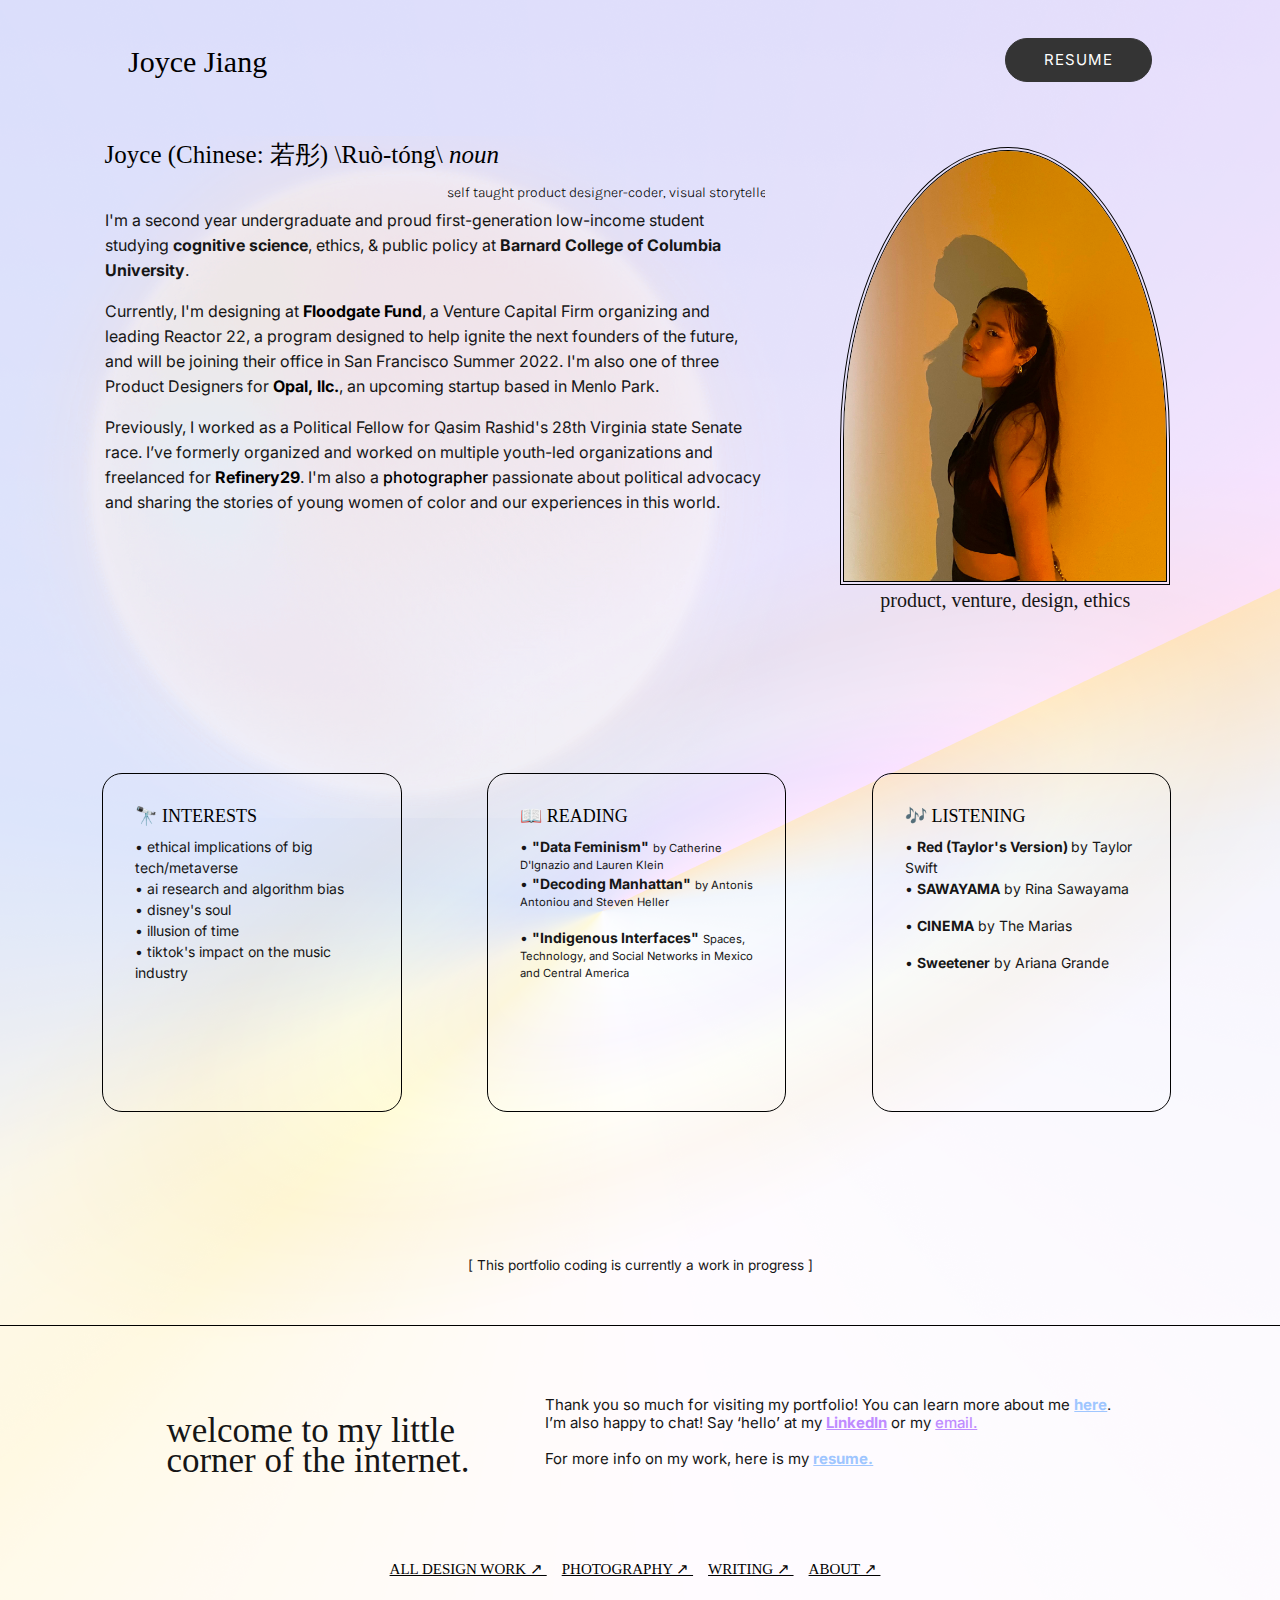
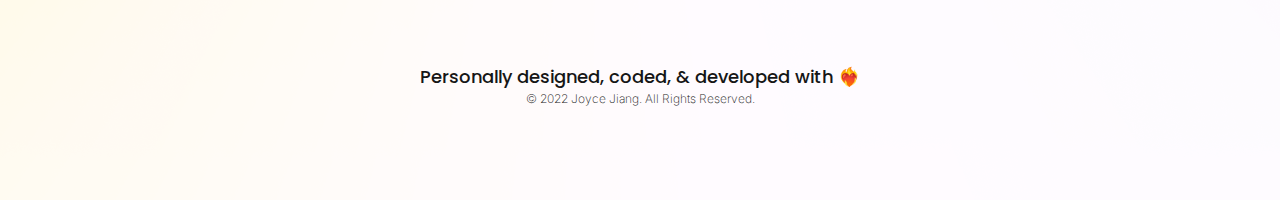
==== about.html @ 15d6750a "about page ios ver." ====
<!DOCTYLE html>
<html lang="en">
	<head>
		<!-- bootstrap -->
    	<link rel="stylesheet" href="https://stackpath.bootstrapcdn.com/bootstrap/4.3.1/css/bootstrap.min.css" integrity="sha384-ggOyR0iXCbMQv3Xipma34MD+dH/1fQ784/j6cY/iJTQUOhcWr7x9JvoRxT2MZw1T" crossorigin="anonymous">

    	<meta charset="UTF-8">
    	<meta name="description" content="Portfolio">
    	<meta name="keywords" content="HTML, CSS, JavaScript">
    	<meta name="author" content="Joyce Jiang, student at Barnard College">

    	<title>About Me | Joyce Jiang </title>

    	<link rel="shortcut icon" href="https://cdn-icons.flaticon.com/png/512/5846/premium/5846843.png?token=exp=1640408898~hmac=1f3a5d93629b63136ffb4ae230646868">

    	<link rel="stylesheet" type="text/css" href="./css/style.css">
    	<link rel="stylesheet" type="text/css" href="./css/about.css">
    	<script src="https://ajax.googleapis.com/ajax/libs/jquery/2.1.3/jquery.min.js"></script>
    	<script type="text/javascript" src="./js/about.js"> </script>

    	<meta name="viewport" content="width=device-width, initial-scale=1, shrink-to-fit=no"> <!-- responsive design -->

    	 <!-- fonts -->
	    <link rel="preconnect" href="https://fonts.gstatic.com">
	    <link href="https://fonts.googleapis.com/css2?family=Inter:wght@300;400;500;600&display=swap" rel="stylesheet">
	    <link href="https://fonts.googleapis.com/css2?family=Bellefair&display=swap" rel="stylesheet">
	    <link href="https://fonts.googleapis.com/css2?family=Poppins:wght@500;600&display=swap" rel="stylesheet">
	    <link rel="preconnect" href="https://fonts.gstatic.com" crossorigin>
	    <link href="https://fonts.googleapis.com/css2?family=Space+Mono:ital,wght@0,400;0,700;1,400;1,700&display=swap" rel="stylesheet">
	    <link href="https://fonts.googleapis.com/css2?family=Karla:wght@400;500;600&family=Space+Mono:ital,wght@0,400;0,700;1,400;1,700&display=swap" rel="stylesheet">
	    <link rel="preconnect" href="https://fonts.gstatic.com" crossorigin>
	  	<link href="https://fonts.googleapis.com/css2?family=Libre+Caslon+Display&display=swap" rel="stylesheet">

    </head>

    <body>

    	<!-- header -->
    	<nav> <div id="header">
    		<span class="logo"><a href="/">Joyce Jiang</a></span>

    		<li><button class="resume_btn"><a href="https://drive.google.com/file/d/1JXN2VnirjGYLSc2lFNW6RbAVI03nHZUC/view?usp=sharing" target="_blank">RESUME</a></button></li>
    	</div> </nav>

    	<div id="aboutrow">
    		<div class="aboutmecontent">
    			<h2>Joyce (Chinese: 若彤) \Ruò-tóng\ <i>noun</i></h2><p></p>

    			<div class="marquee">
    				<div class="inner"><h2>self taught product designer-coder, visual storyteller, multi-hyphenate enthusiast, & a soul pieced together from the fuzhou mountain seas, new mexican sunsets, virginian forests, and currently, the big apple 🍎 🏙️ </h2></div>
    			</div>

    			<script>//for some reason not registering on about.js; fix later -->
         (function($) {
        $.fn.textWidth = function(){
             var calc = '<span style="display:none">' + $(this).text() + '</span>';
             $('body').append(calc);
             var width = $('body').find('span:last').width();
             $('body').find('span:last').remove();
            return width;
        };

        $.fn.marquee = function(args) {
            var that = $(this);
            var textWidth = that.textWidth(),
                offset = that.width(),
                width = offset,
                css = {
                    'text-indent' : that.css('text-indent'),
                    'overflow' : that.css('overflow'),
                    'white-space' : that.css('white-space')
                },
                marqueeCss = {
                    'text-indent' : width,
                    'overflow' : 'hidden',
                    'white-space' : 'nowrap'
                },
                args = $.extend(true, { count: -1, speed: 1e1, leftToRight: false }, args),
                i = 0,
                stop = textWidth*-1,
                dfd = $.Deferred();

            function go() {
                if(!that.length) return dfd.reject();
                if(width == stop) {
                    i++;
                    if(i == args.count) {
                        that.css(css);
                        return dfd.resolve();
                    }
                    if(args.leftToRight) {
                        width = textWidth*-1;
                    } else {
                        width = offset;
                    }
                }
                that.css('text-indent', width + 'px');
                if(args.leftToRight) {
                    width++;
                } else {
                    width--;
                }
                setTimeout(go, args.speed);
            };
            if(args.leftToRight) {
                width = textWidth*-1;
                width++;
                stop = offset;
            } else {
                width--;            
            }
            that.css(marqueeCss);
            go();
            return dfd.promise();
        };
    })(jQuery);
    $('h2').marquee({ count: 2 });
    $('h4').marquee({ leftToRight: true });</script>

    		<p>I'm a <mark>second year undergraduate</mark> and proud <mark>first-generation low-income</mark> student studying <b>cognitive science</b>, ethics, & public policy at <b>Barnard College of Columbia University</b>. <br> </p>

    		<p>Currently, I'm designing at <a style="color: black; text-decoration: none;" href="https://www.floodgate.com/"><mark><b>Floodgate Fund</b></mark></a>, a Venture Capital Firm organizing and leading Reactor 22, a program designed to help ignite the next founders of the future, and will be joining their office in San Francisco Summer 2022. I'm also one of three Product Designers for <a style="color: black; text-decoration: none;" href="https://www.linkedin.com/company/opal-la/mycompany/"><b><mark>Opal, llc.</mark></b></a>, an upcoming startup based in Menlo Park. <br></p>

    		<p>Previously, I worked as a <mark>Political Fellow</mark> for Qasim Rashid's 28th Virginia state Senate race. I’ve formerly organized and worked on multiple youth-led organizations and freelanced for <a style="color: black; text-decoration: none;" href="https://www.refinery29.csom/en-us/2020/04/9695705/coronavirus-racism-chinese-american-high-school-student-experience"><mark><b>Refinery29</b></mark></a>. I'm also a <a style="color:black; text-decoration: none;" href="https://www.notion.so/Photography-Portfolio-e105809b7dbf46ec9c722bb00ac4fc60"> <mark>photographer</mark></a> passionate about political advocacy and sharing the stories of young women of color and our experiences in this world. <br></p>

    	</div> <!-- end about me content -->

    	<div class="aboutmepic"><center><img src="./images/JoyceJiang.jpg" width="100%">product, venture, design, ethics</center>
    	</div>
    </div><!-- maybe? -->

    <div id="boxesrow">

	    <div class="column-left">
	    	<h5><mark>🔭 INTERESTS</mark></h5>
	    	• ethical implications of big tech/metaverse <br>
		    • ai research and algorithm bias <br>
		    • disney's soul <br>
		    • illusion of time <br>
		    • tiktok's impact on the music industry <br>
		</div>

		<div class="column-center">
			<h5><mark>📖 READING </mark></h5>
			• <b> "Data Feminism"</b> <small> by Catherine D'Ignazio and Lauren Klein </small> <p>
		    • <b> "Decoding Manhattan"</b> <small> by Antonis Antoniou and Steven Heller </small> <p>
		    • <b> "Indigenous Interfaces"</b> <small> Spaces, Technology, and Social Networks in Mexico and Central America </small>
		</div>

		<div class="column-right">
			<h5><mark>🎶 LISTENING</mark></h5>

			 • <b>Red (Taylor's Version) </b> by Taylor Swift <p>
		     • <b>SAWAYAMA</b> by Rina Sawayama <p>
		     • <b>CINEMA</b> by The Marias <p>
		     • <b>Sweetener</b> by Ariana Grande
		</div>

	</div>

	<p></p><p><p><p></p></p></p><br>

<p><center><small>[ This portfolio coding is currently a work in progress ]</small></center></p>

</body>

<footer>

	<div id="footer_outer">

	  <div class="footer_left"><span class="footerwelcome">welcome to my little <br>corner of the<span class="hoverline"> internet.</span></span></div>

	  <div class="footer_about">

	    Thank you so much for visiting my portfolio! You can learn more about me <a style="color:#9FC6FF;" href="./aboutme.html"><strong>here</strong></a>. I’m also happy to chat! Say ‘hello’ at my <a style="color:#99FC6FF;" href="https://www.linkedin.com/in/joyce--jiang/"><b>LinkedIn</b></a> or my <a href="mailto:jj3115@columbia.edu">email.</a>

	    <p><br>For more info on my work, here is my <a style ="color: #9FC6FF;" href="https://drive.google.com/file/d/1JXN2VnirjGYLSc2lFNW6RbAVI03nHZUC/view?usp=sharing" target="_blank" ><strong>resume.</strong></a></p>

  	</div>

  	<div id="links">
  		<center>
	      <a href="https://www.notion.so/Design-Portfolio-a91e1d477b0a4b939ae954a51578eff0" target="_blank"><span class="hoverline">ALL DESIGN WORK ↗ </span></a>  &nbsp;&nbsp;

	      <a href="https://www.notion.so/Photography-Portfolio-e105809b7dbf46ec9c722bb00ac4fc60" target="_blank"><span class="hoverline">PHOTOGRAPHY ↗ </span></a> &nbsp;&nbsp;

	      <a href="./writing.html" target="_blank"><span class="hoverline"> WRITING ↗ </span></a> &nbsp;&nbsp;

	      <a href="./aboutme.html" target="_blank"><span class="hoverline"> ABOUT ↗ </span></a>&nbsp;&nbsp;

 		</center>
	</div>

	<div id="creds">
	    <center>
	    <h3>Personally designed, coded, & developed with ❤️‍🔥</h3>
	    <p style="font-size:12px; font-weight:200;">© 2022 Joyce Jiang. All Rights Reserved.</p>
		</center>
  	</div>

</div>
</footer>

</html>
---- css/style.css ----
::-webkit-scrollbar-thumb:vertical {
  background-color:#eee;
  -moz-border-radius:10px;
  -webkit-border-radius:10px;
}

::-webkit-scrollbar {
  width:7px;
  height:5px;
  background-image:linear-gradient(120deg, #FFE2B7 0%, #FCDFFF 100%);;
}

@font-face {
  font-family: "Ogg";
  src: url(./fonts/Ogg.ttf) format("truetype");
}

body {
  background-image: url(../images/background.png);
  background-position: center top;
  background-repeat: no-repeat;
  background-width: 100% auto;
  background-color: #FFFBFF;
  /*margin: auto;
  width: 80%;
  max-width: 1125px;
  min-width: 300px;*/
  color: #161616;
  text-align: left;
  font-family: 'Inter', sans-serif;
  font-size: 17px;
  cursor: url(http://i.imgur.com/2qleX.jpg), auto;
}

a{
  font-weight: 500;
  text-decoration: underline;
  color: #BF8CFF;
  cursor: url(http://i.imgur.com/2qleX.jpg), auto;
  transition:800ms ease all;
}

a:hover{
  color:  #9FC6FF;
  cursor: url(http://i.imgur.com/IepP2.jpg), auto;
  transition:800ms ease all;
}

#header {
  width:100%; 
  display: flex;
  justify-content: space-between;
  padding: 3% 10% 3% 10%;
}

.logo a{
  padding-top: 2%;
  font-family: "Ogg";
  color: black;
  font-size: 30px;
  font-weight: 400;
  text-decoration: none;
}

h1{
  font-family: 'Ogg';
  color: black;
  font-size: 30px;
  font-weight: 400;
  line-height: 15px;
  cursor: url(http://i.imgur.com/2qleX.jpg), auto;
}

h2{
  font-family: "Ogg";
  color: black;
  font-size: 25px;
  font-weight: 400;
  display:inline;
  line-height: 15px;
}

h3{
  font-family: 'Poppins', sans-serif;
  font-size: 18px;
}

h4{
  font-family: 'Ogg';
  color: black;
  font-size: 30px;
  font-weight: 500;
  font-style: italic;
}

h5{
  font-family: 'Ogg';
  color: black;
  font-size: 18px;
  font-weight: 400;
}

.hoverline {
  background-image: linear-gradient(120deg, #FFE2B7 0%, #FCDFFF 100%);
  background-repeat: no-repeat;
  background-size: 100% 0px;
  background-position: 0 57%;
  left: -2.5px;
  transition: background-size 0.25s ease-in;
}

.hoverline:hover {
  background-size: 100% 15px;
  background-position: 0 57%;
}

mark {
  --color1: #E9F4E8;
  --color2: #9FC6FF;
  --bg-height: 20%;
  all: unset;
  background-image: linear-gradient(var(--color1), var(--color2));
  background-position: 0 100%;
  background-repeat: no-repeat;
  background-size: 0 var(--bg-height);
  animation: highlight 800ms 1 ease-out;
  animation-fill-mode: forwards;
  animation-play-state: paused;
}

@keyframes highlight {
  to {
    background-size: 100% var(--bg-height);
  }
}

nav{
  background: transparent;
  width: 100%;
  text-align:center;
}

nav li{
    display:inline-block;
}

nav li a{
    color: #343434;
    text-decoration: none;
    font-size: 18px;
    font-family: 'Inter', sans-serif;
    font-weight: 400;
    letter-spacing: 1px;
    transition: 1s;
    background-image: linear-gradient(120deg, #9FC6FF 0%, #E9F4E8 100%);
    background-repeat: no-repeat;
    background-size: 100% 0px;
    background-position: 0 90%;
    transition: background-size 1s ease-in;
}

nav li a:hover{
  transition: 1s;
  background-size: 100% 5px;
  background-position: 0 57%;
}

.resume_btn{
  font-family: 'Inter', sans-serif;
  font-weight: 400;
  letter-spacing: 1px;
  border-radius: 25px;
  border: 1px solid #343434;
  background: #343434;
  width: 147px;
  height: 44px;
  transition:800ms ease all;
}


.resume_btn a{
  color: #fff;
  font-size: 15px;
  text-decoration: none;
  transition:800ms ease all;
}

.resume_btn:hover{
  border: 1px solid #343434;
  background: transparent;
  color:#343434;
  transition:800ms ease all;
}

.resume_btn a:hover{
  color:#343434;
  text-decoration: none;
  transition:800ms ease all;
}

.btn{
  left:0px;
  font-family: 'Inter', sans-serif;
  font-weight: 400;
  letter-spacing: 1px;
  border-radius: 25px;
  border: 1px solid #343434;
  background: #343434;
  position:relative;
  width: 147px;
  height: 44px;
  transition:800ms ease all;
}

.btn a{
  color: #fff;
  font-size: 15px;
  text-decoration: none;
  transition:800ms ease all;
}

.btn:hover{
  border: 1px solid #343434;
  background: transparent;
  color:#343434;
  transition:800ms ease all;
}

.btn a:hover{
  color:#343434;
  text-decoration: none;
  transition:800ms ease all;
}

#bioNlinks {
  width: 100%;
  padding: 2% 12% 0% 14%;
  align-items: center;
  display: inline-flex;
  /*margin: auto;
  justify-content: space-around;
  */
}

.bioBox {
  width: 60%;
  line-height:24px;
  height: auto;
  flex-grow: 1;
}

.linkBox {
  width: 25%;
  height: 100px;
  text-align: left;
  margin-top:-18%;
  padding-left: 5%;
}

.links{
  font-family: "Ogg";
  color: black;
  font-size: 14px;
  font-weight: 400;
  display:block;
  text-align:left;
}

.links a{
  color: black;
}


#row {
  flex-direction: row;
}

hr{
  display: inline-grid;
  height: 1px;
  border: 0;
  border-top: 1px solid black;
  margin: 1em 0;
  width:30%;
  padding: 2px;
}

#featured {
  padding: 0% 13% 0% 10%;
}

.project {
  display: -webkit-box;
  display: -webkit-flex;
  display: -ms-flexbox;
  display: flex;
  width: 000px;
  height: 470px;
  max-width: 100%;
  min-width: 100%;
  margin-right: 0px;
  margin-bottom: 0px;
  margin-left: 0px;
  -webkit-box-orient: vertical;
  -webkit-box-direction: normal;
  -webkit-flex-direction: column;
  -ms-flex-direction: column;
  flex-direction: column;
  -webkit-box-pack: center;
  -webkit-justify-content: center;
  -ms-flex-pack: center;
  justify-content: center;
  text-decoration: none;
}

.project-2column {
  display: -webkit-box;
  display: -webkit-flex;
  display: -ms-flexbox;
  display: flex;
  width: 000px;
  height: 440px;
  max-width: 50%;
  min-width: 50%;
  margin-right: 0px;
  margin-bottom: 0px;
  margin-left: 0px;
  -webkit-box-orient: vertical;
  -webkit-box-direction: normal;
  -webkit-flex-direction: column;
  -ms-flex-direction: column;
  flex-direction: column;
  -webkit-box-pack: center;
  -webkit-justify-content: center;
  -ms-flex-pack: center;
  justify-content: center;
  text-decoration: none;
}

.column-32 {
  display: -webkit-box;
  display: -webkit-flex;
  display: -ms-flexbox;
  display: flex;
  -webkit-box-align: center;
  -webkit-align-items: center;
  -ms-flex-align: center;
  align-items: center;
}

.description {
  margin-top: 0%;
  margin-left: 3.5vw;
}

.titles_project{
  font-family: "Ogg";
  color: black;
  font-size: 50px;
  font-weight: 400;
  text-align:left;
  float: left;
  -webkit-box-pack: start;
  -webkit-justify-content: flex-start;
  -ms-flex-pack: start;
  justify-content: flex-start;
}

.titles_project-2column{
  font-family: "Ogg";
  color: black;
  border-bottom:  1px solid black;
  font-size: 50px;
  font-weight: 400;
  text-align:left;
  float: left;
  margin-top: 2px;
}

.category{
  border-bottom: 1px solid black;
  font-family: 'Poppins', sans-serif;
  color:#797979;
  text-align: left;
  margin-left: 120px;
  margin-top: 20px;
  width: 130%;
  -webkit-box-pack: start;
  -webkit-justify-content: flex-start;
  -ms-flex-pack: start;
  justify-content: flex-start;
}

.category-2column{
  font-family: 'Poppins', sans-serif;
  color:#797979;
  text-align: left;
  width: auto;
  display: inline-grid;
  padding-top: 20px;
}


.column {
  float: left;
  width: 50%;
}

/* Clear floats after the columns */
.row:after {
  content: "";
  display: table;
  clear: both;
}

.sfroutes-category{
  border-bottom: 1px solid black;
  font-family: 'Poppins', sans-serif;
  color:#797979;
  text-align: left;
  margin-left: 260px;
  margin-top: 20px;
  width: 105%;
  -webkit-box-pack: start;
  -webkit-justify-content: flex-start;
  -ms-flex-pack: start;
  justify-content: flex-start;
}

.details {
  width: 480px;
  margin-top: 40px;
  margin-bottom: 40px;
  color: #000;
  font-size: 16px;
  line-height: 20px;
  font-weight: 400;
  text-decoration: none;
}

.featuredpost img {
  max-height: 400px;
  margin-left: 7vw;
  margin-top: 2vw;
  transition:800ms ease all;
}

.sffeaturedpost img {
  max-height: 400px;
  margin-left: 7vw;
  margin-top: 2vw;
  transition:800ms ease all;
}

.featuredpost img: hover{
  margin-top: 6vw;
  transition:800ms ease all;
}

.featuredpostrow img {
  max-height: 270px;
  margin-top: 2vw;
  transition:800ms ease all;
}

.featuredpostrow: hover{
  margin-top: 16vw;
  transition:800ms ease all;
}

.tags {
  font-family: 'Space Mono', monospace;
  color:#797979;
  font-size: 16px;
  display: -webkit-box;
  display: -webkit-flex;
  display: -ms-flexbox;
  display: flex;
  margin-top: 0px;
  -webkit-box-pack: start;
  -webkit-justify-content: flex-start;
  -ms-flex-pack: start;
  justify-content: flex-start;
}

.tag {
  font-family: 'Space Mono', monospace;
  color: #fff;
  font-size: 15px;
  font-weight: 300;
  text-align: center;
  width: auto;
}


.btn-protect{
  font-family: 'Inter', sans-serif;
  font-weight: 400;
  letter-spacing: 1px;
  border-radius: 20px;
  position:relative;
  width: 170px;
  height: auto;
  border: 1px solid #343434;
  background: white;
  color:#343434;
  margin-top:  20px;
  padding: 10px;
  font-size:  12px;
  transition:800ms ease all;
  cursor: no-drop;
}

.btn-reg{
  font-family: 'Inter', sans-serif;
  font-weight: 400;
  letter-spacing: 1px;
  border-radius: 20px;
  position:relative;
  width: 170px;
  height: auto;
  border: 1px solid #343434;
  background: transparent;
  color:#343434;
  margin-top:  20px;
  padding: 10px;
  font-size:  12px;
  transition:800ms ease all;
  cursor: no-drop;
}

.btn-reg a{
  color:#343434;
  text-decoration: none;
  transition:800ms ease all;
}

.btn-reg:hover{
  border: 1px solid #343434;
  background: #343434;
  text-color:#fff;
  transition:800ms ease all;
}

.btn-reg a:hover{
  color:#fff;
  text-decoration: none;
  transition:800ms ease all;
}


/* footer */

#footer_outer{
  margin-top: 750px;
  width: 100%;
  border-top: 1px solid black;
  padding: 5% 13% 0% 13%;
}

.footerwelcome{
  display: inline;
  font-family: "Ogg";
  font-size: 35px;
  line-height:30px;
}

.footer_left{
  margin-top: 30px;
  padding-top: 10px;
  width: 40%;
  Float: left;
  display:inline;
  height: 150px;
}

.footer_about{
  width: 60%;
  float: right;
  display:inline;
  font-size:15px;
  line-height:18px;
  font-weight:400;
  margin-bottom: 50px;
  margin-top: 10px;
  padding-top: 10px;
  height:auto;
}

#creds{
  text-align: center;
  display:block;
  margin-top:220px;
  line-height:5px;
  padding-bottom: 80px;
}


/* sizing layouting */
@media screen and (min-width:  1920px){
  .featured {
    margin-right: 260px;
    margin-left: 260px;
  }

  .project {
    width: auto;
    height: 680px;
  }
  .details {
    width: 70%;
  }
  /*
  .featuredpostimg {
    max-width: 100%;
    max-height: 100%;
    margin-left: 0vw;
  } */
  .detailtag {
    width: 130px;
  }
  .detailtag.ux {
    width: 20%;
  }
  .detailtag.ui {
    width: 18%;
  }
}

@media screen and (min-width:  1440px){
  .featured{
    margin-right:  100px;
    margin-left:  100px;
  }
  .detailtag {
    width: 130px;
  }
  .featuredpostimg {
    margin-left: -1vw;
  }
  .detailtag.animations {
    width: 32%;
  }

}


@media screen and (min-width:  1280px){
   .project {
    margin-bottom: 0px;
  }

  .featuredpostimg {
    max-width: 100%;
    max-height: 100%;
    margin-left: 1vw;
  }

   .projectlink {
    margin-bottom: 60px;
    text-decoration: none;
  }

  .tags {
    -webkit-box-pack: start;
    -webkit-justify-content: flex-start;
    -ms-flex-pack: start;
    justify-content: flex-start;
  }
  .tag {
    color: #fff;
    font-size: 15px;
    font-weight: 300;
  }
  .detailtag {
    width: 128px;
    margin-right: 40px;
  }
  .detailtag.case {
    width: 80px;
  }
  .detailtag.ui {
    width: 140px;
  }
}

@media screen and (max-width: 991px){
.project {
    height: auto;
    max-height: 100%;
    min-height: 100%;
    -webkit-box-pack: center;
    -webkit-justify-content: center;
    -ms-flex-pack: center;
    justify-content: center;
    -webkit-box-align: stretch;
    -webkit-align-items: stretch;
    -ms-flex-align: stretch;
    align-items: stretch;
  }

  .column-32 {
    display: -webkit-box;
    display: -webkit-flex;
    display: -ms-flexbox;
    display: flex;
    -webkit-box-orient: vertical;
    -webkit-box-direction: normal;
    -webkit-flex-direction: column;
    -ms-flex-direction: column;
    flex-direction: column;
    -webkit-flex-wrap: nowrap;
    -ms-flex-wrap: nowrap;
    flex-wrap: nowrap;
  }

  .description {
    margin-left: 15vw;
    margin-top:  5vw;
  }

  .details {
    width: 480px;
    margin-top: 20px;
    margin-bottom: 40px;
    padding-bottom: 0px;
    font-size: 12px;
  }

  .column-34 {
    display: -webkit-box;
    display: -webkit-flex;
    display: -ms-flexbox;
    display: flex;
    height:  100px;
    margin-top: 10px;
  }

  .tags {
    display: none;
  }

}

@media screen and (max-width:  767px){
  .project {
    height: auto;
  }
  .description {
    margin-top: 10%;
  }
  .details {
    width: auto;
    font-size: 12px;
    line-height: 15px;
  }
  .featuredpostimg {
    max-width: 100%;
    max-height: 100%;
    margin-left: 1vw;
  }
}

@media screen and (max-width: 500px){

  .logo a{
    padding-bottom: 5%;
    font-size: 20px;
  }

  .resume_btn{
    width: 107px;
    height: 34px;
  }

  .resume_btn a{
    font-size: 11px;
  }

  #bioNlinks{
    padding: 4% 10% 0% 10%;
    display: block;
  }

  .bioBox {
    width: 100%;
    line-height:24px;
    flex-grow: 1;
    font-size: 13px;
    line-height: 19px;
  }

  .linkBox {
    width: 100%;
    margin-top: 1%;
    height: 5%;
    padding-left: 0%;
  }

  .links{
    font-size: 12px;
    padding-right: 5%;
    display:inline-flex;
    text-align: center;
    justify-content: space-between;
  }

  h4{ /* typinig title */
    font-size: 19px;
  }

  h5{ /*currently headline */
    font-size: 14px;
  }

  #featured {
    padding: 0% 10% 0% 10%;
    width: 100%;
  }

  .description {
    margin-left: 0%;
  }

  .details {
    width: 100%;
    font-size: 12px;
    line-height: 20px;
    padding-top: 3%;
  }

  .tags {
    font-size: 13px;
  }

  .btn-protect{
    width: 147px;
    height: 36px;
    font-size:  11px;
    margin-top: 30%;
    margin-left: 60%;
  }

  .titles_project{
    font-size: 30px;
  }

  .category{
    font-size: 15px;
    margin-left: 22%;
    margin-top: 2%;
    width: 80%;
  }

  .featuredpost img {
    max-height: 200px;
    margin-left: -40%;
    margin-top: -90%;
    z-index:  0.2;
  }

  .sffeaturedpost img {
    max-height: 180px;
    margin-left: 35%;
    margin-top: -50%;
    transition:800ms ease all;
  }

  .btn-reg{
    width: 137px;
    height: 37px;
    font-size:  11px;
  }

  .sfroutes-category{
    font-size: 15px;
    margin-left: 0%;
    margin-top:14%;
    width: 100%;
  }

  .category-2column{
    font-size:  15px;
    padding-top: 2%;
    margin-left: 0%;
    margin-top:0%;
    width: 100%;
    border-bottom:  1px solid black;
    }

  #row {
    flex-direction: column;
  }

  .column {
    float: left;
    width: 100%;
  }

  .titles_project-2column{
    font-size: 20px;
    margin-top: 2px;
    border: none;
  }

  .featuredpostrow img {
    max-width: 100%;
  }

  #footer_outer{
    margin-top: 980px;
    width: 100%;
    border-top: 1px solid black;
    padding: 5% 5% 0% 5%;
    display: block;
    flex-direction:  column;
  }

  .footerwelcome{
    display: inline;
    font-family: "Ogg";
    font-size: 15px;
    line-height:20px;
  }

  .footer_left{
    margin-top: 4%;
    padding-top: 2%;
    height: 150px;
    display: block;
    width: 50%;
    flex-direction:  column;
  }

  .footer_about{
    font-size:11px;
    line-height: 13px;
    padding-top: 0%;
    display: block;
    flex-direction:  column;
    width: 50%;
  }

  #creds{
    text-align: center;
    display:block;
    margin-top:50%;
    line-height:5px;
    padding-bottom: 30px;
  }

  h3{/* personally designed */
    font-family: 'Poppins', sans-serif;
    font-size: 14px;
  }

}
---- css/about.css ----
#aboutrow {
  flex-direction: row;
  width:  100%;
  padding: 2% 7% 0% 7%;
}

#boxesrow{
  flex-direction:  row;
  width: 100%;
  height: 50%;
  padding: 2% 8.5% 0% 8%;
  overflow: auto;
  white-space: nowrap;
}

.aboutmecontent{
  width:60%;
  float: left;
  font-size:16px;
  height: 600px; /*same as aboutmepic */
  display: inline;
  font-family: 'Inter';
  margin-left:  15px;
  line-height:  25px;
}

.aboutmecontent h3{
  font-size:19px;
  font-family: 'Karla';
  font-weight: 300;
  margin-top: -5px;
  line-height:  25px;
  margin-left:  20px;
}

.marquee {
  padding: 1% 0% 0% 3%;
  line-height:  15px;
  font-size:  13px;
}

.marquee .inner {
  position: relative;
  width: 100%;
  display: flex;
}

.marquee .inner h2{
  font-size:14px;
  font-family: 'Karla';
  font-weight: 300;
}

.marquee .inner > * {
  white-space: nowrap;
}

.aboutmepic{
  width:30%;
  height: 600px;
  float: right;
  display: inline;
  margin-right: 20px;
  font-size:20px;
  font-family: 'Ogg';
  transition:800ms ease all;
}

.aboutmepic img{
  border: 4px double black;
  border-radius: 51% 49% 0% 0% / 67% 67% 10% 10% ;
}

/* Clear floats after the columns */
.aboutrow:after {
  content: "";
  display: table;
  clear: both;
}

.column-left{
  float: left;
  width: 28%;
  height: 80%;
  border-radius:  20px;
  font-size: 14px;
  padding: 3%;
  border:  1px solid black;
  white-space: initial;
  transition:800ms ease all;
}

.column-left:hover{
  transform: scale(1.1);
  -webkit-box-shadow: 0px 0px 36px 4px #D9D9D9; 
  box-shadow: 0px 0px 36px 4px #D9D9D9;
  transition:800ms ease all;
}

.column-center{
  height:  80%;
  border:  1px solid black;
  display: inline-block;
  width: 28%;
  margin-left: 8%;
  border-radius:  20px;
  padding: 3%;
  font-size: 14px;
  white-space: initial;
  transition:800ms ease all;
}

.column-center:hover{
  transform: scale(1.1);
  -webkit-box-shadow: 0px 0px 36px 4px #D9D9D9; 
  box-shadow: 0px 0px 36px 4px #D9D9D9;
  transition:800ms ease all;
}

.column-right{
  height: 80%;
  border:  1px solid black;
  float: right;
  width: 28%;
  border-radius:  20px;
  padding:  3%;
  font-size: 14px;
  white-space: initial;

  transition:800ms ease all;
}

.column-right:hover{
  transform: scale(1.1);
    transform: scale(1.1);
  -webkit-box-shadow: 0px 0px 36px 4px #D9D9D9; 
  box-shadow: 0px 0px 36px 4px #D9D9D9;
  transition:800ms ease all;
}

@font-face {
  font-family: 'Ogg';
  src: url("./fonts/Ogg.ttf") format("truetype");
}

/* footer */

#footer_outer{
  margin-top: 50px;
  width: 100%;
  border-top: 1px solid black;
  padding-top: 50px;
}

.footer_left{
  margin-top: 30px;
  padding-top: 10px;
  width: 40%;
  Float: left;
  display:inline;
  height: 150px;
}

.footer_about{
  width: 60%;
  float: right;
  display:inline;
  font-size:15px;
  line-height:18px;
  font-weight:400;
  margin-bottom: 50px;
  margin-top: 10px;
  padding-top: 10px;
  height:auto;
}

#creds{
  text-align: center;
  display:block;
  margin-top:10%;
  line-height:5px;
}

#links{
  text-align: right;
  margin-top:20%;
  line-height:5px;
}

#links a{
  font-family: "Ogg";
  color: black;
  font-size: 15px;
  font-weight: 400;
  display:inline;
  text-align:right;
}

@media screen and (max-width: 500px){ /* iphone size */
  
  h2{ /*currently headline */
    font-size: 14px;
  }

  #aboutrow {
    display: block;
    flex-direction: column;
    width:  100%;
    padding: 2% 7% 0% 2%;
  }

  .aboutmecontent{
    display: block;
    flex-direction: column;
    font-size: 13px;
    line-height: 17px;
    margin-top: 70%;
    padding-top: 17%;
    width: 80%;
    margin-left: 13%;
    height: 66%;

  }

    .aboutmepic{
    display: block;
    flex-direction: column;
    margin-top: -228%;
    font-size: 12px;
    width: 50%;
    margin-right: 22%;
    height: 33%;
  }


  .marquee {
    padding: 1% 0% 0% 1%;
  }

  .marquee .inner {
    position: relative;
    width: 100%;
    display: flex;
  }

  .marquee .inner h2{
    font-size:10px;
    font-family: 'Karla';
    font-weight: 300;
  }

  .marquee .inner > * {
    white-space: nowrap;
  }

  #boxesrow{
    display: block;
    flex-direction:  column;
    width: 100%;
    height: auto;
    padding: 2% 8.5% 0% 8%;
    overflow: auto;
    white-space: nowrap;
  }
    .column-left{
      font-size: 11px;
      float:  none;
      width: 80%;
      height: auto;
      margin-left: 10%;
      padding:  13% 13% 13% 13%;
      margin-bottom: 10%;
    }

    .column-center{
      font-size: 11px;
      float:  none;
      width: 80%;
      height: auto;
      margin-left: 10%;
      padding:  13% 13% 13% 13%;
      margin-bottom: 10%;
    }

  .column-right{
      font-size: 11px;
      float:  none;
      width: 80%;
      height: auto;
      margin-left: 10%;
      padding:  13% 13% 13% 13%;
      margin-bottom: 10%;
  }

  #links{
    margin-top:67%;
    line-height:5px;
    width:  100%;
    flex-direction:  row;
  }

  #links a{
    display:inline-block;
    width:  100%;
    padding: 2%;
  }
}
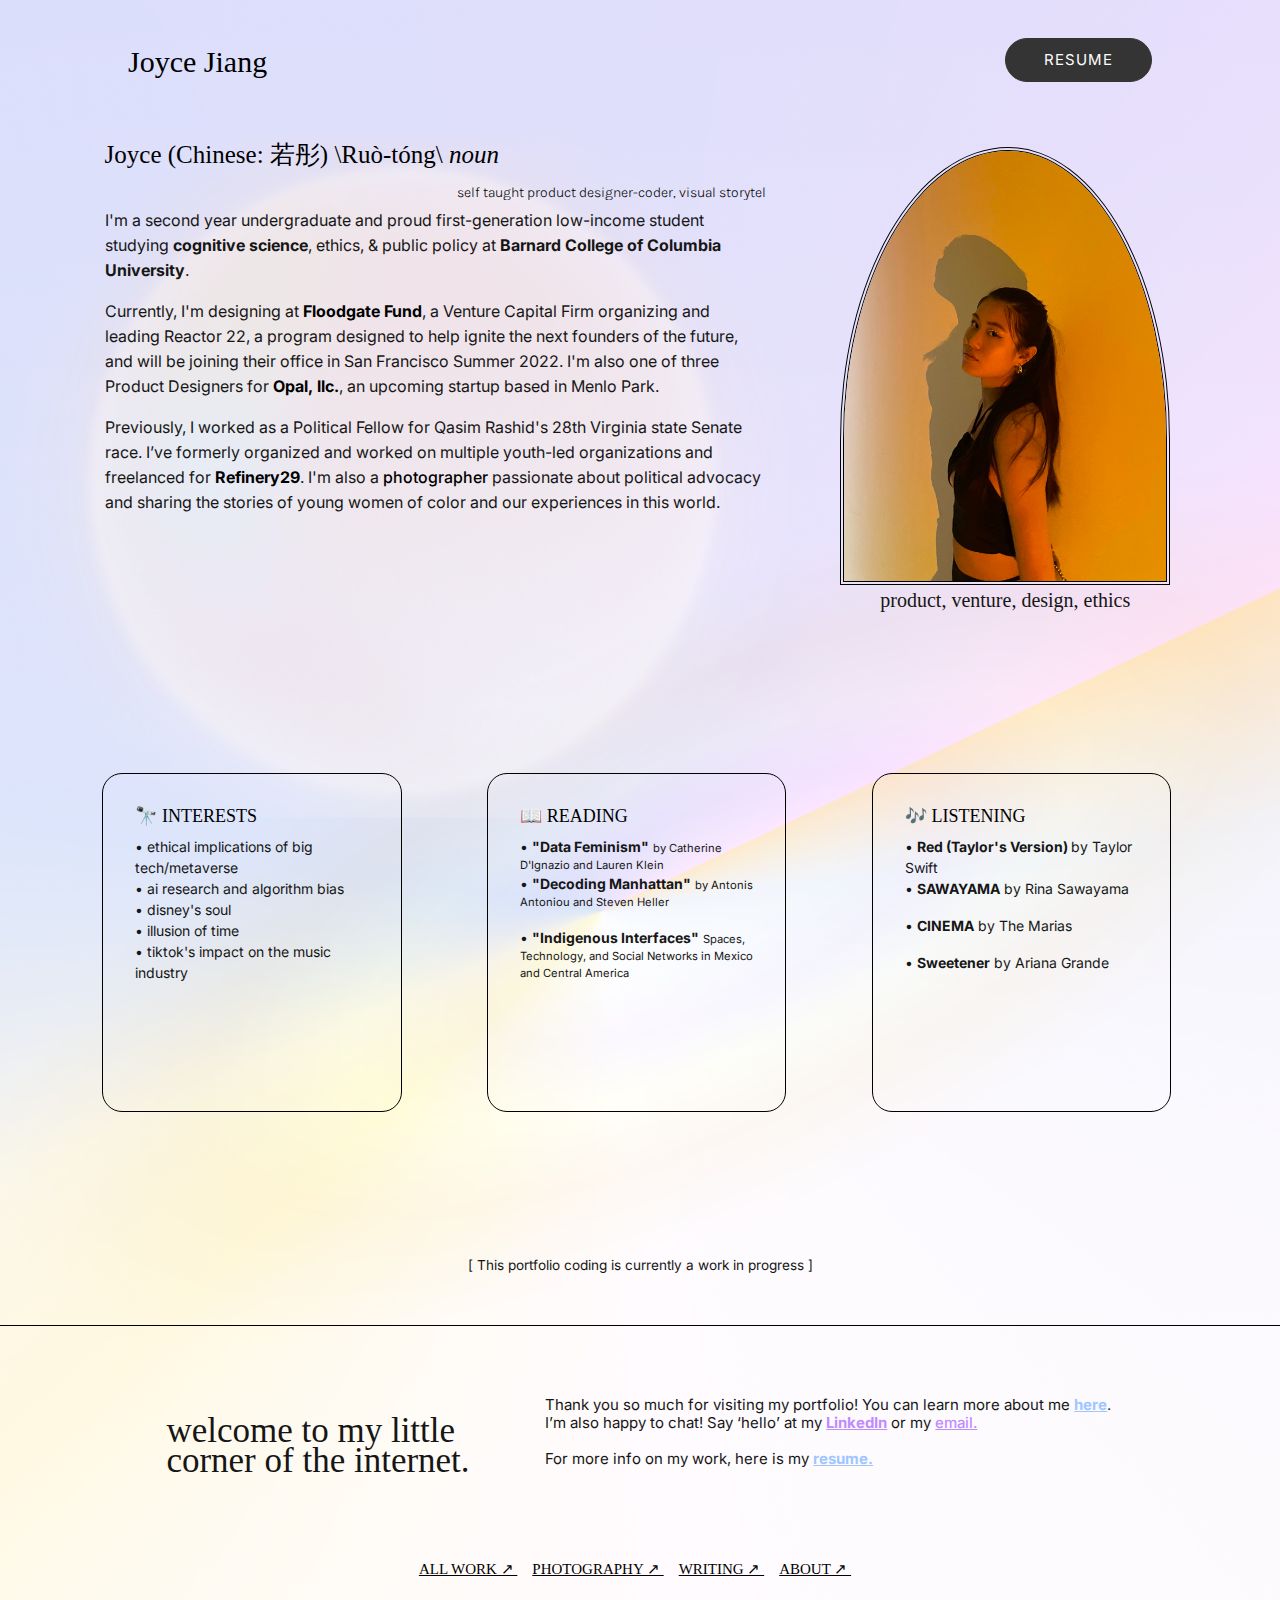
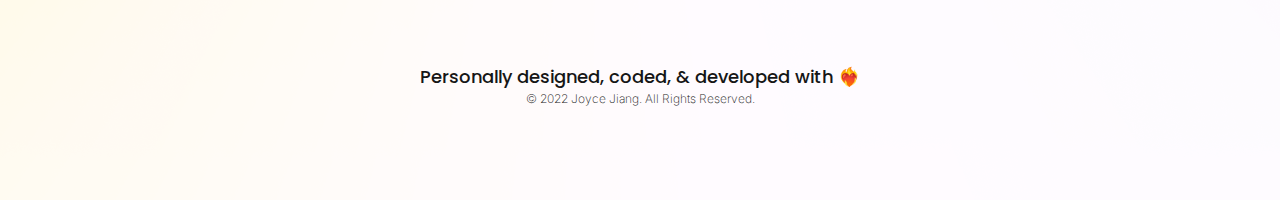
==== commit 2432a045: "sf case study page" ====
--- a/about.html
+++ b/about.html
@@ -121,7 +121,7 @@
 
     		<p>Currently, I'm designing at <a style="color: black; text-decoration: none;" href="https://www.floodgate.com/"><mark><b>Floodgate Fund</b></mark></a>, a Venture Capital Firm organizing and leading Reactor 22, a program designed to help ignite the next founders of the future, and will be joining their office in San Francisco Summer 2022. I'm also one of three Product Designers for <a style="color: black; text-decoration: none;" href="https://www.linkedin.com/company/opal-la/mycompany/"><b><mark>Opal, llc.</mark></b></a>, an upcoming startup based in Menlo Park. <br></p>
 
-    		<p>Previously, I worked as a <mark>Political Fellow</mark> for Qasim Rashid's 28th Virginia state Senate race. I’ve formerly organized and worked on multiple youth-led organizations and freelanced for <a style="color: black; text-decoration: none;" href="https://www.refinery29.csom/en-us/2020/04/9695705/coronavirus-racism-chinese-american-high-school-student-experience"><mark><b>Refinery29</b></mark></a>. I'm also a <a style="color:black; text-decoration: none;" href="https://www.notion.so/Photography-Portfolio-e105809b7dbf46ec9c722bb00ac4fc60"> <mark>photographer</mark></a> passionate about political advocacy and sharing the stories of young women of color and our experiences in this world. <br></p>
+    		<p>Previously, I worked as a <mark>Political Fellow</mark> for Qasim Rashid's 28th Virginia state Senate race. I’ve formerly organized and worked on multiple youth-led organizations and freelanced for <a style="color: black; text-decoration: none;" href="https://www.refinery29.com/en-us/2020/04/9695705/coronavirus-racism-chinese-american-high-school-student-experience"><mark><b>Refinery29</b></mark></a>. I'm also a <a style="color:black; text-decoration: none;" href="https://www.notion.so/Photography-Portfolio-e105809b7dbf46ec9c722bb00ac4fc60"> <mark>photographer</mark></a> passionate about political advocacy and sharing the stories of young women of color and our experiences in this world. <br></p>
 
     	</div> <!-- end about me content -->
 
@@ -180,7 +180,7 @@
 
   	<div id="links">
   		<center>
-	      <a href="https://www.notion.so/Design-Portfolio-a91e1d477b0a4b939ae954a51578eff0" target="_blank"><span class="hoverline">ALL DESIGN WORK ↗ </span></a>  &nbsp;&nbsp;
+	      <a href="https://www.notion.so/Design-Portfolio-a91e1d477b0a4b939ae954a51578eff0" target="_blank"><span class="hoverline">ALL WORK ↗ </span></a>  &nbsp;&nbsp;
 
 	      <a href="https://www.notion.so/Photography-Portfolio-e105809b7dbf46ec9c722bb00ac4fc60" target="_blank"><span class="hoverline">PHOTOGRAPHY ↗ </span></a> &nbsp;&nbsp;
 
@@ -201,6 +201,8 @@
 </div>
 </footer>
 
+</div>
+
 </html>
 
 
--- a/css/style.css
+++ b/css/style.css
@@ -1,3 +1,5 @@
+@import url('https://fonts.googleapis.com/css2?family=Cormorant:ital,wght@0,300;0,400;0,500;0,600;0,700;1,300;1,400;1,500;1,600;1,700&display=swap');
+
 ::-webkit-scrollbar-thumb:vertical {
   background-color:#eee;
   -moz-border-radius:10px;
@@ -11,8 +13,8 @@
 }
 
 @font-face {
-  font-family: "Ogg";
-  src: url(./fonts/Ogg.ttf) format("truetype");
+  font-family: 'Ogg', serif;
+  src: url(../fonts/Ogg.ttf) format("truetype");
 }
 
 body {
@@ -55,7 +57,7 @@
 
 .logo a{
   padding-top: 2%;
-  font-family: "Ogg";
+  font-family: 'Ogg', serif;
   color: black;
   font-size: 30px;
   font-weight: 400;
@@ -63,16 +65,16 @@
 }
 
 h1{
-  font-family: 'Ogg';
+  font-family: 'Ogg', serif;
   color: black;
-  font-size: 30px;
+  font-size: 50px;
   font-weight: 400;
   line-height: 15px;
   cursor: url(http://i.imgur.com/2qleX.jpg), auto;
 }
 
 h2{
-  font-family: "Ogg";
+  font-family: 'Ogg', serif;
   color: black;
   font-size: 25px;
   font-weight: 400;
@@ -86,7 +88,7 @@
 }
 
 h4{
-  font-family: 'Ogg';
+  font-family: 'Ogg', serif;
   color: black;
   font-size: 30px;
   font-weight: 500;
@@ -94,7 +96,7 @@
 }
 
 h5{
-  font-family: 'Ogg';
+  font-family: 'Ogg', serif;
   color: black;
   font-size: 18px;
   font-weight: 400;
@@ -258,7 +260,7 @@
 }
 
 .links{
-  font-family: "Ogg";
+  font-family: 'Ogg', serif;
   color: black;
   font-size: 14px;
   font-weight: 400;
@@ -354,7 +356,7 @@
 }
 
 .titles_project{
-  font-family: "Ogg";
+  font-family: 'Ogg', serif;
   color: black;
   font-size: 50px;
   font-weight: 400;
@@ -367,7 +369,7 @@
 }
 
 .titles_project-2column{
-  font-family: "Ogg";
+  font-family: 'Ogg', serif;
   color: black;
   border-bottom:  1px solid black;
   font-size: 50px;
@@ -560,7 +562,7 @@
 
 .footerwelcome{
   display: inline;
-  font-family: "Ogg";
+  font-family: 'Ogg', serif;
   font-size: 35px;
   line-height:30px;
 }
@@ -595,6 +597,21 @@
   padding-bottom: 80px;
 }
 
+
+#links{
+  text-align: right;
+  margin-top:20%;
+  line-height:5px;
+}
+
+#links a{
+  font-family: 'Ogg', serif;
+  color: black;
+  font-size: 15px;
+  font-weight: 400;
+  display:inline;
+  text-align:right;
+}
 
 /* sizing layouting */
 @media screen and (min-width:  1920px){
@@ -907,8 +924,9 @@
     max-width: 100%;
   }
 
+
   #footer_outer{
-    margin-top: 980px;
+    margin-top:260%;
     width: 100%;
     border-top: 1px solid black;
     padding: 5% 5% 0% 5%;
@@ -918,7 +936,7 @@
 
   .footerwelcome{
     display: inline;
-    font-family: "Ogg";
+    font-family: 'Ogg', serif;
     font-size: 15px;
     line-height:20px;
   }
@@ -941,14 +959,28 @@
     width: 50%;
   }
 
-  #creds{
+    #creds{
     text-align: center;
     display:block;
-    margin-top:50%;
+    margin-top:10%;
     line-height:5px;
     padding-bottom: 30px;
   }
 
+  #links{
+    margin-top:37%;
+    line-height:5px;
+    width:  100%;
+    flex-direction:  row;
+  }
+
+  #links a{
+    display:inline-block;
+    width:  100%;
+    padding: 0.9%;
+    font-size: 13px;
+    line-height: -3px;
+  }
   h3{/* personally designed */
     font-family: 'Poppins', sans-serif;
     font-size: 14px;
--- a/css/about.css
+++ b/css/about.css
@@ -181,20 +181,6 @@
   line-height:5px;
 }
 
-#links{
-  text-align: right;
-  margin-top:20%;
-  line-height:5px;
-}
-
-#links a{
-  font-family: "Ogg";
-  color: black;
-  font-size: 15px;
-  font-weight: 400;
-  display:inline;
-  text-align:right;
-}
 
 @media screen and (max-width: 500px){ /* iphone size */
   
@@ -219,13 +205,12 @@
     width: 80%;
     margin-left: 13%;
     height: 66%;
-
   }
 
     .aboutmepic{
     display: block;
     flex-direction: column;
-    margin-top: -228%;
+    margin-top: -200%;
     font-size: 12px;
     width: 50%;
     margin-right: 22%;
@@ -258,9 +243,10 @@
     flex-direction:  column;
     width: 100%;
     height: auto;
-    padding: 2% 8.5% 0% 8%;
+    padding: 70% 8.5% 0% 8%;
     overflow: auto;
     white-space: nowrap;
+    margin-top: 70%;
   }
     .column-left{
       font-size: 11px;
@@ -289,11 +275,52 @@
       height: auto;
       margin-left: 10%;
       padding:  13% 13% 13% 13%;
-      margin-bottom: 10%;
+  }
+
+  #footer_outer{
+    margin-top: 30%;
+    width: 100%;
+    border-top: 1px solid black;
+    padding: 5% 5% 0% 5%;
+    display: block;
+    flex-direction:  column;
+  }
+
+  .footerwelcome{
+    display: inline;
+    font-family: "Ogg";
+    font-size: 15px;
+    line-height:20px;
+  }
+
+  .footer_left{
+    margin-top: 4%;
+    padding-top: 2%;
+    height: 150px;
+    display: block;
+    width: 50%;
+    flex-direction:  column;
+  }
+
+  .footer_about{
+    font-size:11px;
+    line-height: 13px;
+    padding-top: 0%;
+    display: block;
+    flex-direction:  column;
+    width: 50%;
+  }
+
+    #creds{
+    text-align: center;
+    display:block;
+    margin-top:10%;
+    line-height:5px;
+    padding-bottom: 30px;
   }
 
   #links{
-    margin-top:67%;
+    margin-top:37%;
     line-height:5px;
     width:  100%;
     flex-direction:  row;
@@ -302,10 +329,12 @@
   #links a{
     display:inline-block;
     width:  100%;
-    padding: 2%;
-  }
-}
-
-
-
-
+    padding: 0.9%;
+    font-size: 13px;
+    line-height: -3px;
+  }
+}
+
+
+
+
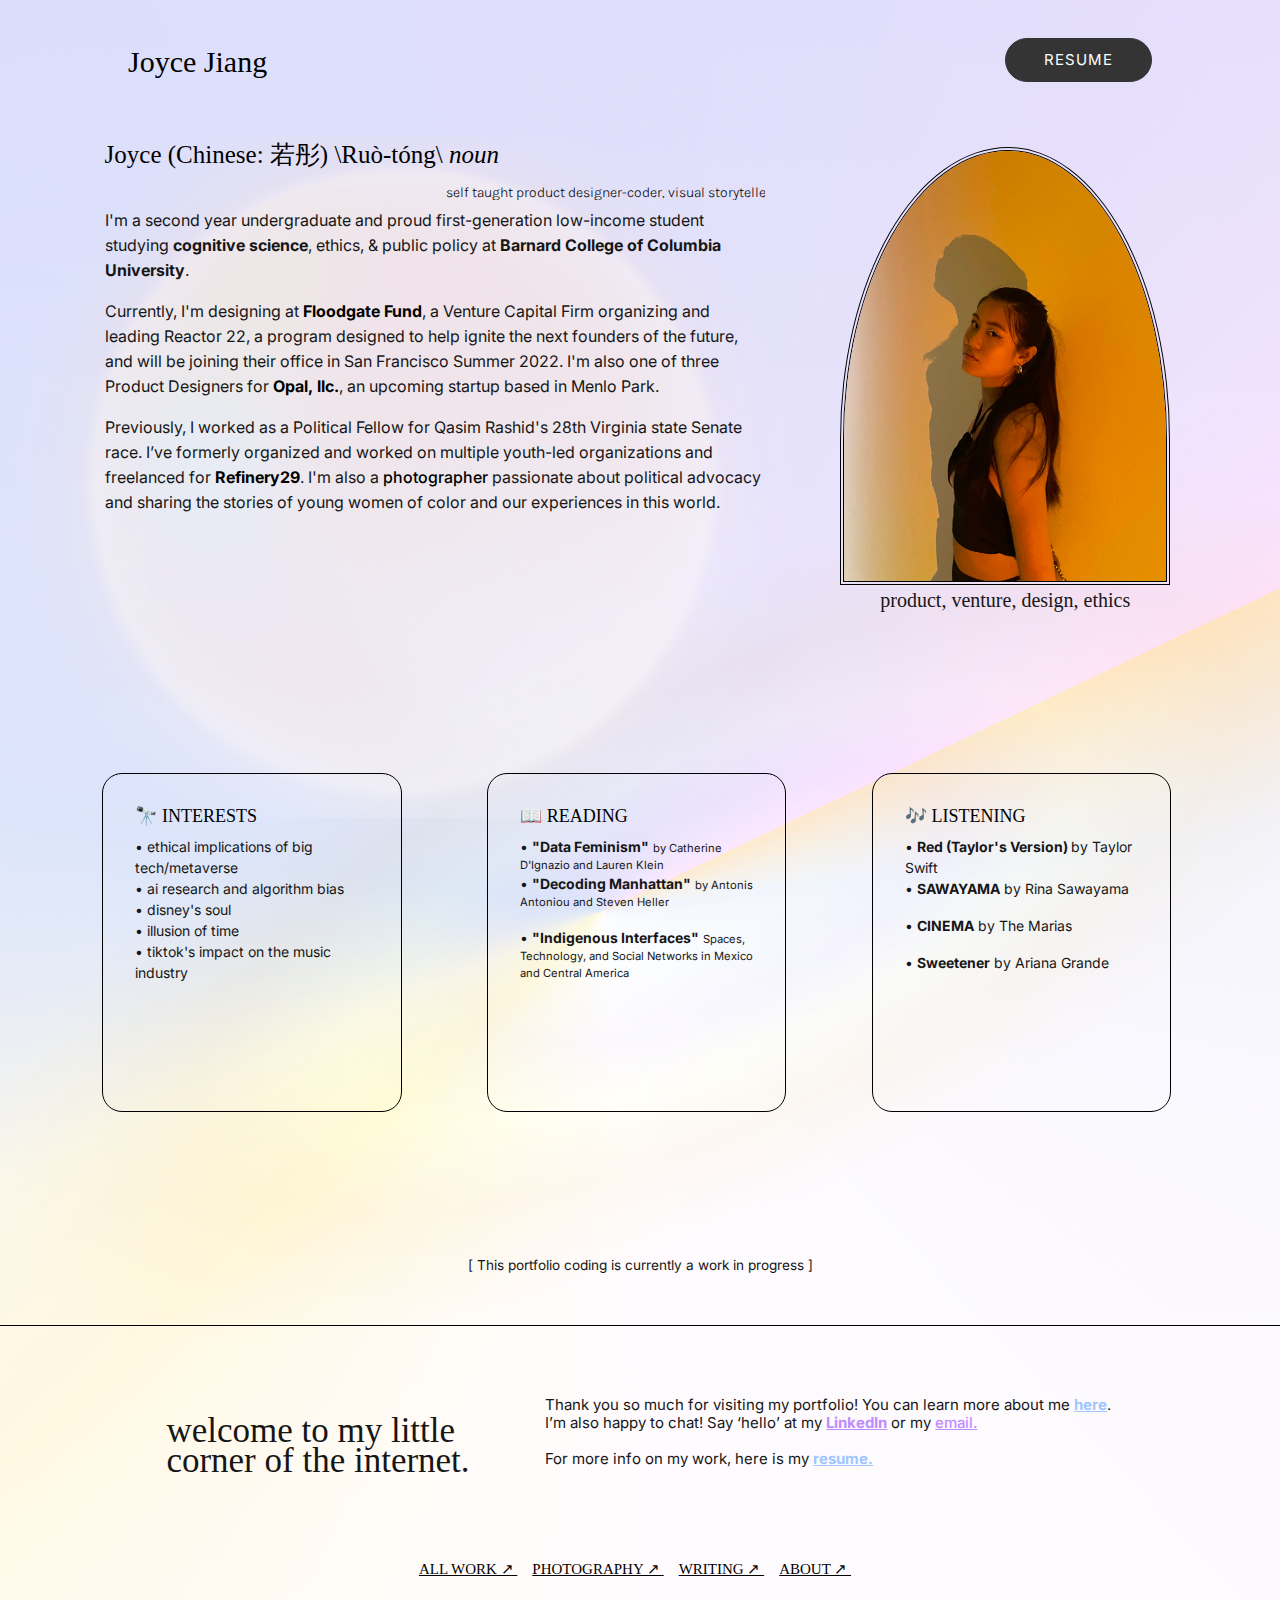
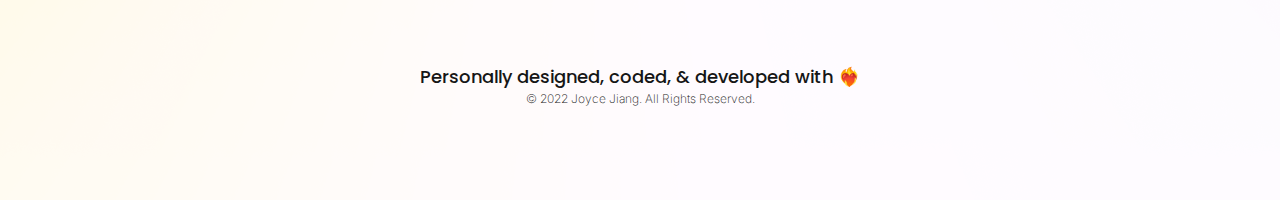
==== commit b77ea553: "changed notion link" ====
--- a/about.html
+++ b/about.html
@@ -180,7 +180,7 @@
 
   	<div id="links">
   		<center>
-	      <a href="https://www.notion.so/Design-Portfolio-a91e1d477b0a4b939ae954a51578eff0" target="_blank"><span class="hoverline">ALL WORK ↗ </span></a>  &nbsp;&nbsp;
+	      <a href="https://joycejiang.notion.site/hi-i-m-Joyce-ac3a982149234b02b89e63e9a3ca68ec" target="_blank"><span class="hoverline">ALL WORK ↗ </span></a>  &nbsp;&nbsp;
 
 	      <a href="https://www.notion.so/Photography-Portfolio-e105809b7dbf46ec9c722bb00ac4fc60" target="_blank"><span class="hoverline">PHOTOGRAPHY ↗ </span></a> &nbsp;&nbsp;
 
--- a/css/style.css
+++ b/css/style.css
@@ -14,7 +14,7 @@
 
 @font-face {
   font-family: 'Ogg', serif;
-  src: url(../fonts/Ogg.ttf) format("truetype");
+  src: url("../fonts/Ogg.ttf") format("truetype");
 }
 
 body {
